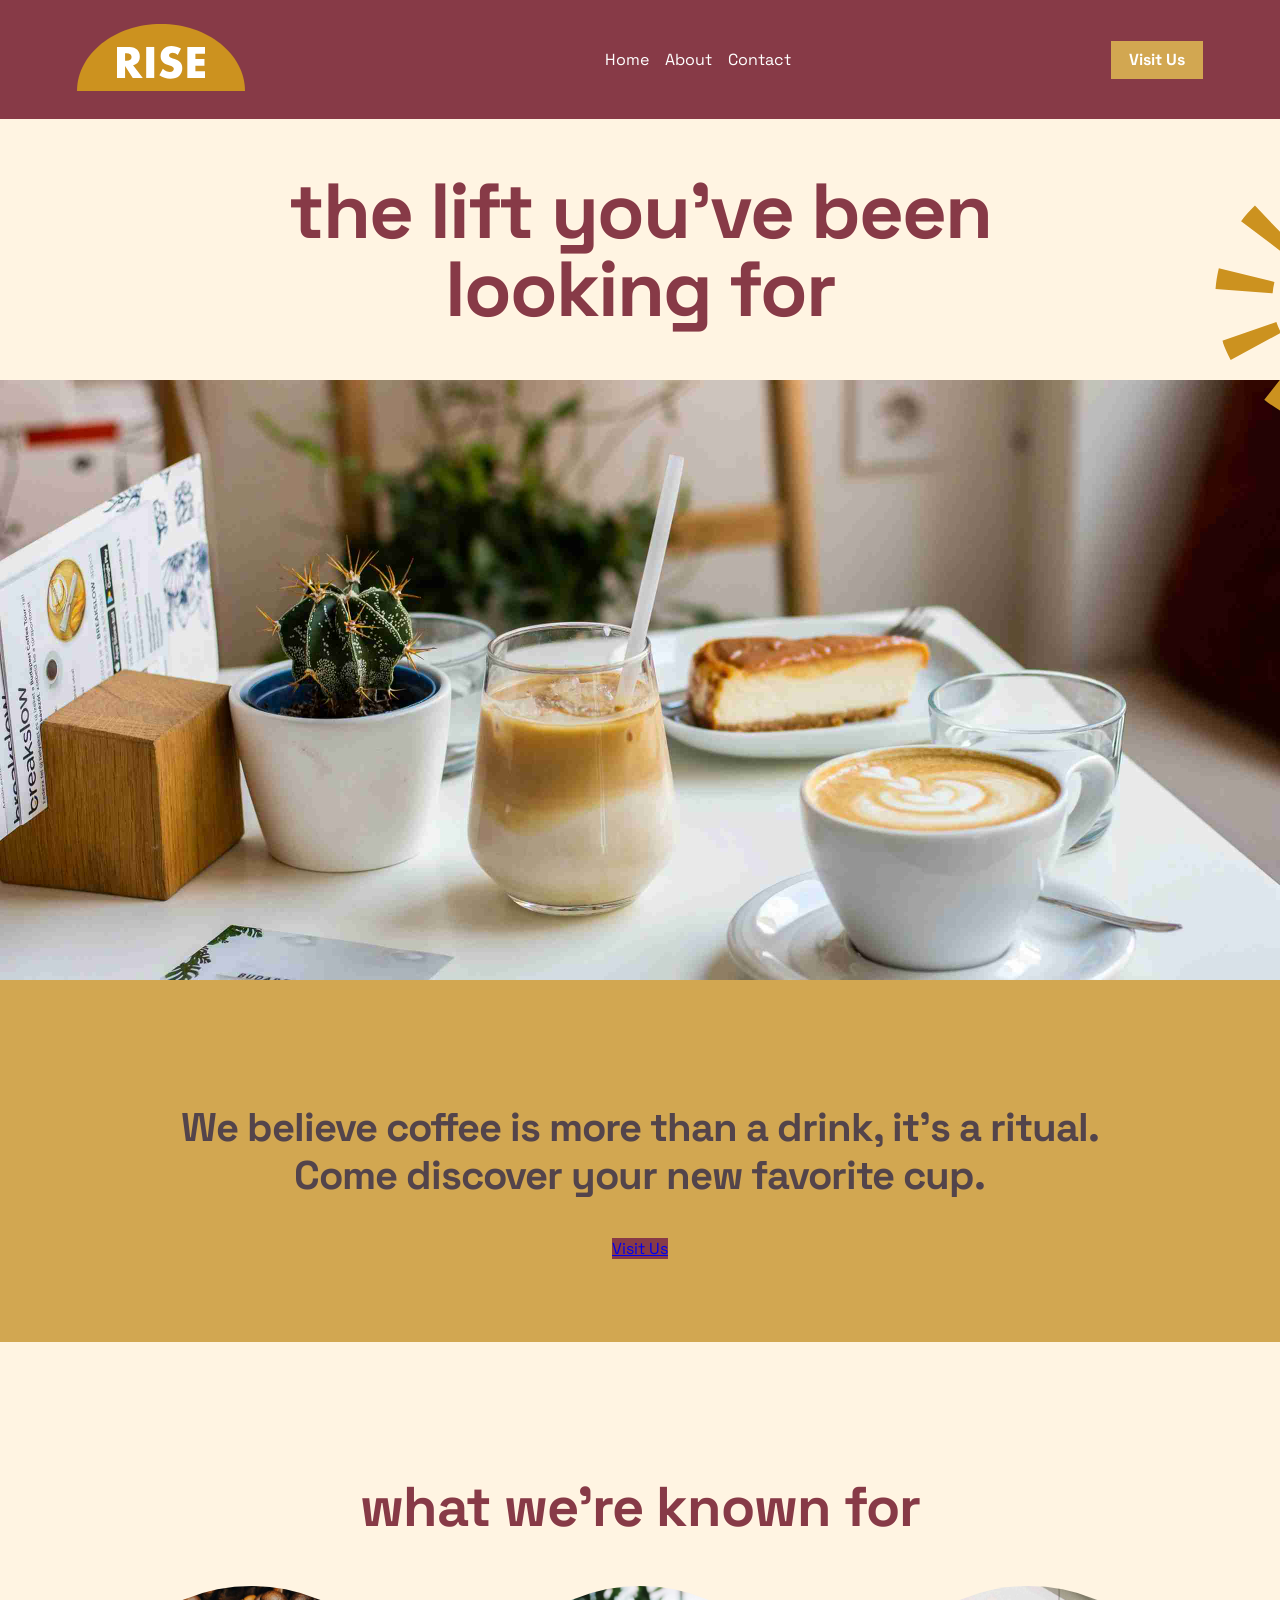
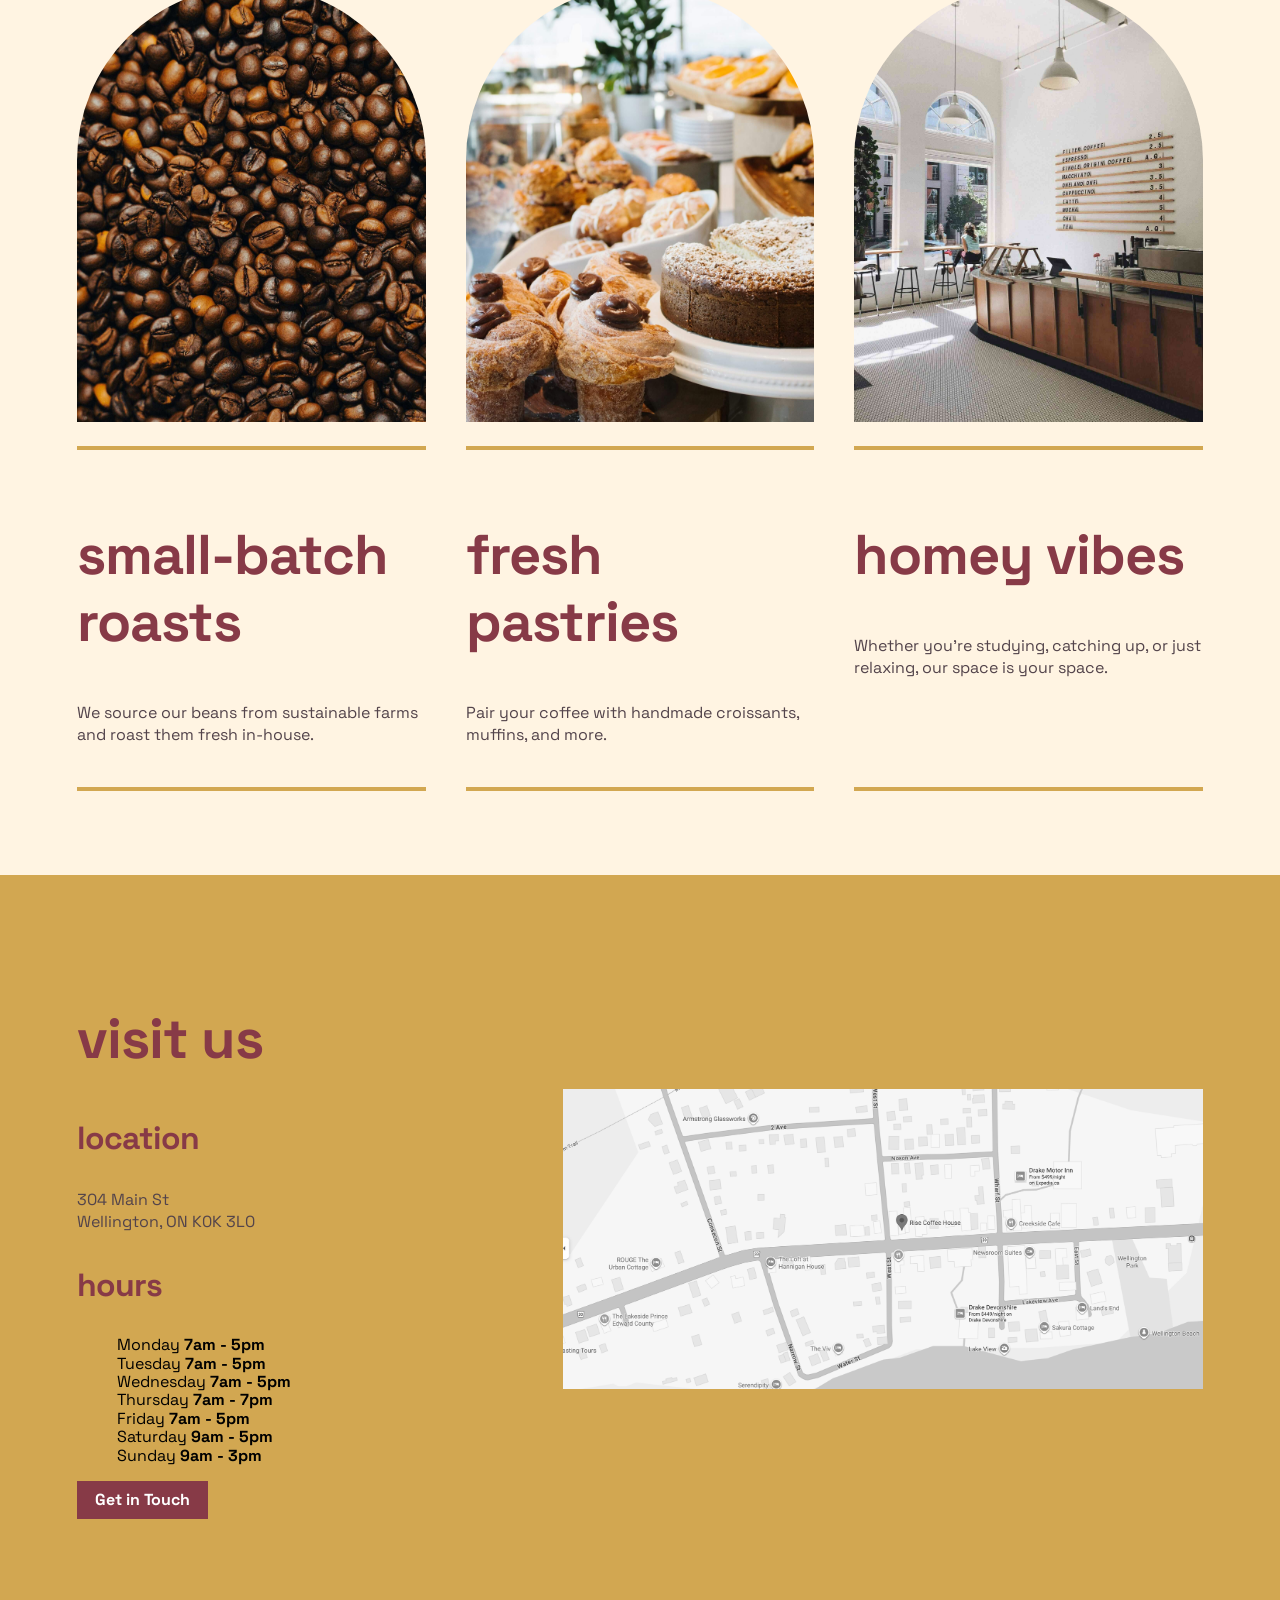
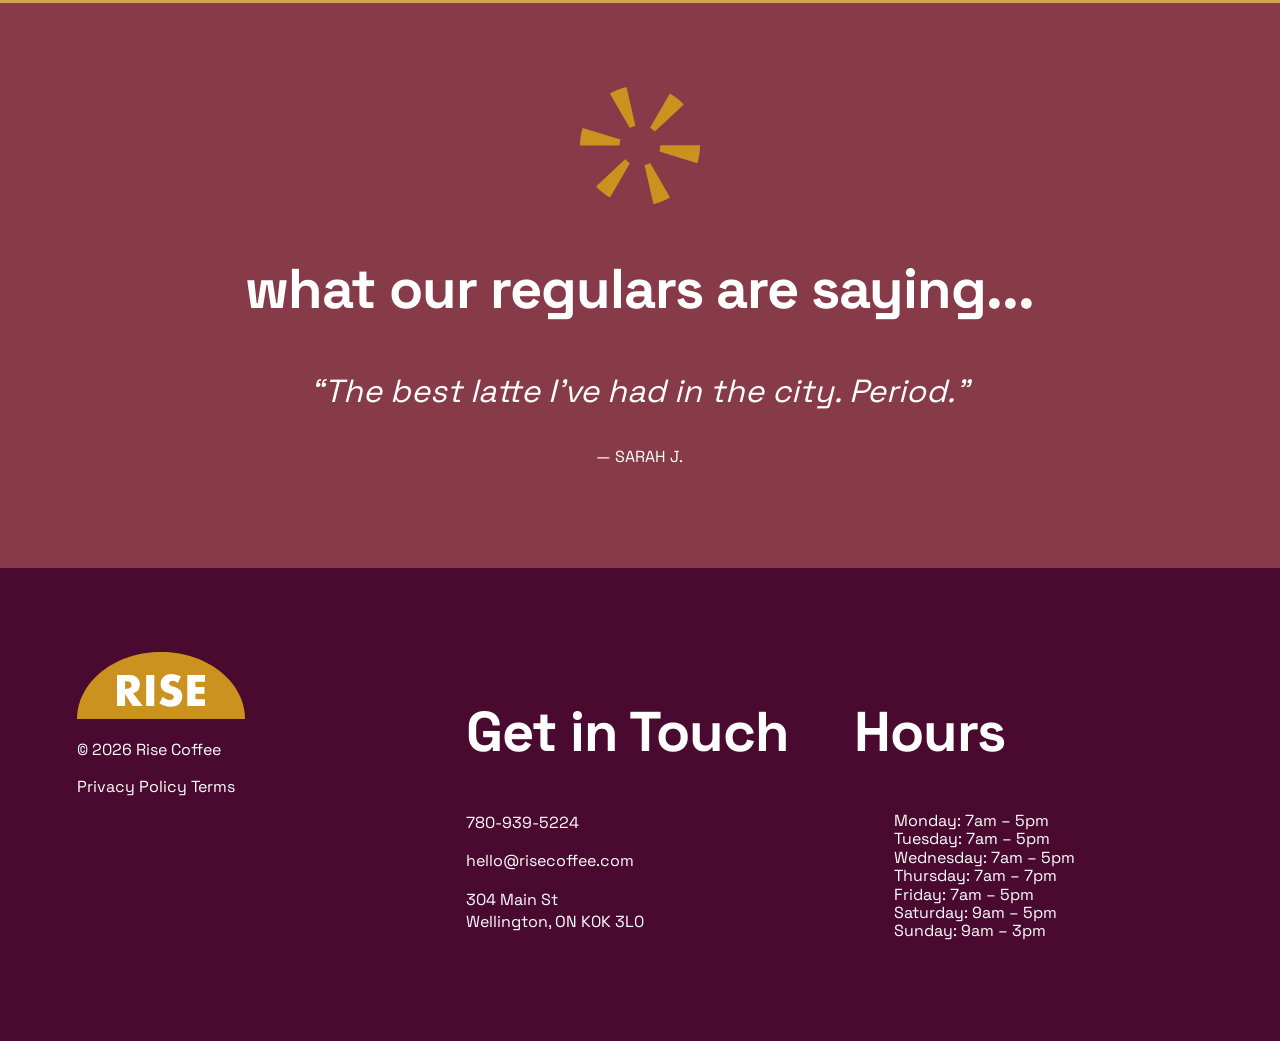
==== index.html @ a0b9fe4c "fixed some styling" ====
<!DOCTYPE html>
<html>
<head><!-- The head is a container for information ABOUT the page.
           Nothing in here appears on the page. The browser reads it, the visitor never sees it. -->

	<!-- Which character set to use. Leave this out and apostrophes turn into garbage. -->
	<meta charset="utf-8">
	<!-- Tells a phone to use its real width instead of pretending to be a desktop. -->
	<meta name="viewport" content="width=device-width, initial-scale=1">
	<!-- The browser tab text, and what Google shows in search results. Not a heading on the page. -->
	<title>Rise Coffee</title>

	<!-- STYLES: normalize first, then layout, then style.
	     General to specific. When two rules clash, the later one wins. -->
	<link rel="stylesheet" href="normalize.css"> <!-- Irons out browser default settings. -->
	<link rel="stylesheet" href="layout.css"> <!-- This controls our structure and layout. -->
	<link rel="stylesheet" href="style.css"> <!-- This is where we style the elements of the page. -->

	<!-- FONTS -->
	<link rel="preconnect" href="https://fonts.googleapis.com">
	<link rel="preconnect" href="https://fonts.gstatic.com" crossorigin>
	<link href="https://fonts.googleapis.com/css2?family=Space+Grotesk:wght@300..700&display=swap" rel="stylesheet">

</head>

<body><!-- The body holds everything the visitor actually SEES. -->

	<!-- HEADER: the strip along the top. It is the same on every page of the site,
	     which is why it lives outside <main>. -->
	<header>
		<!-- LOGO -->
		<a href="index.html"><img src="images/rise-logo.svg" class="logo" alt="rise logo"></a>

		<!-- NAVIGATION: a menu is a LIST of related links, so it is marked up as a ul with li inside.
		     CSS takes the bullets off, but underneath it stays a list, because that is what it is. -->
		<nav>
			<ul>
				<li><a class="nav-link" href="index.html">Home</a></li>
				<li><a class="nav-link" href="about.html">About</a></li>
				<li><a class="nav-link" href="contact.html">Contact</a></li>
			</ul>
		</nav>

		<!-- The # in this href jumps to the element with id="visit" further down THIS page,
		     instead of opening a different page. -->
		<a href="index.html#visit" class="button nav-visit">Visit Us</a>

		<div class="hamburger">
			<div class="hamburger-bar"></div>
			<div class="hamburger-bar"></div>
			<div class="hamburger-bar"></div>
		</div>
	</header>

	<!-- MAIN: everything between the header and the footer. This is the part that is
	     actually THIS page. One <main> per page. -->
	<main>

		<!-- SECTION: one horizontal band of the page. Look at the mockup: every time the background colour changes, a new section starts. This page has five.

		     From here on, every section has the same four levels:
		         section  →  container  →  row  →  col
		     The section is the band. The container holds the width. The row makes its
		     children sit side by side. The columns are the things sitting side by side. -->

		<!-- HERO SECTION: the first thing a visitor sees.
		     One wide column, centred. 8 out of 12, pushed to the middle by row-justify-center. -->
		<section class="">
			<div class="container-full">
				<div class="row row-justify-center">
					<!-- DIV: a plain box with no meaning. The class is what gives it a job. -->
					<div class="col col-lg-8 col-md-12 col-sm-12 text-center">
						<!-- h1 is the most important heading on the page. Only ever one per page. -->
						<h1>the lift you’ve been looking for</h1>
					</div>
				</div><!-- row ends -->
				<div class="row">
					<div class="col col-lg-12">
						<!-- img has no closing tag. An image is a thing, not a container, so there is nothing to wrap around and nothing to close.	img-full makes it fill its column. Every image needs alt text. -->
						<div class="hero-img">
							<!-- Empty div because div background is set as the image-->
							<img src="images/rise-icon-1.svg" class="hero-icon" alt="">
						</div>
					</div>
				</div><!-- row ends -->

			</div><!-- container ends -->
		</section>


		<!-- FAVOURITE CUP SECTION: gold band in the mockup.
		     Same shape as the hero. One wide centred column, this time 10 of 12. -->
		<section class="section-padding background-gold position-relative">
			<img src="images/gradient-1.png" class="gradient-1" alt="">
			<div class="container z-index-2">
				<div class="row row-justify-center">
					<div class="col col-lg-10 text-center">
						<p class="paragraph-large">We believe coffee is more than a drink, it’s a ritual. Come discover your new favorite cup.</p>
						<a class="button-secondary" href="#visit">Visit Us</a>
					</div>
				</div><!-- row ends -->

			</div><!-- container ends -->
		</section>


		<!-- KNOWN FOR SECTION: the three cards.
		     Look at columns 1, 2 and 3 below. They are the SAME block written three times with different words. Write one, get it right, then copy it.

		     Two rows here: a full-width heading, then three equal columns.
		     Three columns of 4 add up to 12. They always add up to 12. -->
		<section class="section-padding">
			<div class="container">

				<!-- ROW -->
				<div class="row">
					<div class="col col-lg-12">
						<h2 class="text-center">what we’re known for</h2>
					</div>
				</div><!-- row ends -->

				<!-- ROW -->
				<div class="row">

					<!-- COLUMN 1 -->
					<div class="col col-lg-4 col-md-6 col-sm-12">
						<div class="card">
							<div class="card-img-wrap"> 
								<img src="images/rise-coffee-4.jpg" class="card-img" alt="Roasted coffee beans">
							</div>
							<div class="card-border">
								<h2>small-batch roasts</h2>
								<p>We source our beans from sustainable farms and roast them fresh in-house.</p>
							</div>
						</div>
					</div>

					<!-- COLUMN 2 -->
					<div class="col col-lg-4 col-md-6 col-sm-12">
						<div class="card">
							<div class="card-img-wrap">
								<img src="images/rise-coffee-5.jpg" class="card-img" alt="A tray of fresh pastries">
							</div>
							<div class="card-border">
								<h2>fresh pastries</h2>
								<p>Pair your coffee with handmade croissants, muffins, and more.</p>
							</div>
						</div>
					</div>

					<!-- COLUMN 3 -->
					<div class="col col-lg-4 col-md-6 col-sm-12">
						<div class="card">
							<div class="card-img-wrap">
								<img src="images/rise-coffee-2.jpg" class="card-img" alt="The cafe seating area">
							</div>
							<div class="card-border">
								<h2>homey vibes</h2>
								<p>Whether you’re studying, catching up, or just relaxing, our space is your space.</p>
							</div>
						</div>
					</div>

				</div><!-- row ends -->

			</div><!-- container ends -->
		</section>


		<!-- VISIT US SECTION. The id="visit" is what the Visit Us buttons jump to.
		     An id can only be used once per page. A class can be used as often as you like.

		     Two UNEQUAL columns this time: 5 and 7. Still adds up to 12.
		     row-align-center lines them up vertically in the middle of each other. -->
		<section id="visit" class="section-padding background-gold">
			<div class="container">

				<!-- ROW -->
				<div class="row row-align-center">

					<!-- COLUMN 1: the details -->
					<div class="col col-lg-5 col-md-12 col-sm-12">
						<h2>visit us</h2>
						<div> <!-- Container for location text-->
							<h3>location</h3>
							<p>304 Main St<br>Wellington, ON K0K 3L0</p>
						</div>
						<div> <!-- Container for hours text-->
							<h3>hours</h3>		
							<!-- Opening hours are a list of related items, so: another ul.
							 Same two tags as the navigation, doing a completely different job. -->
							<ul>
								<li>Monday <strong>7am - 5pm</strong></li>
								<li>Tuesday <strong>7am - 5pm</strong></li>
								<li>Wednesday <strong>7am - 5pm</strong></li>
								<li>Thursday <strong>7am - 7pm</strong></li>
								<li>Friday <strong>7am - 5pm</strong></li>
								<li>Saturday <strong>9am - 5pm</strong></li>
								<li>Sunday <strong>9am - 3pm</strong></li>
							</ul>
						</div>
					<a href="contact.html" class="button button-secondary">Get in Touch</a>
					</div>

					<!-- COLUMN 2: the map -->
					<div class="col col-lg-7 col-md-12 col-sm-12">
						<img src="images/map.png" class="img-full" alt="Map showing the location of Rise Coffee">
					</div>

				</div><!-- row ends -->

			</div><!-- container ends -->
		</section>


		<!-- TESTIMONIALS SECTION: maroon band in the mockup.
		     text-white goes on EACH element that needs it, not on the section.
		     A colour inherited from a parent loses to a rule that targets the element directly, and h2 already has a colour of its own. -->
		<section class="section-padding background-maroon-light">
			<div class="container">

				<!-- ROW -->
				<div class="row row-justify-center">
					<div class="col col-lg-12 col-md-12 text-center">
						<!-- Decorative image, so alt is empty. A screen reader skips it. -->
						<img src="images/rise-icon-2.svg" class="footer-rise-icon" alt="">
						<h2 class="text-white">what our regulars are saying...</h2>
						<p class="text-white customer-review">“The best latte I’ve had in the city. Period.”</p>
						<p class="text-white customer-name">— SARAH J.</p>
					</div>
				</div><!-- row ends -->

			</div><!-- container ends -->
		</section>

	</main>


	<!-- FOOTER: three equal columns. Same shape as the known for section,
	     4 + 4 + 4 = 12. The footer sits outside <main> because it repeats
	     on every page, exactly like the header. -->
	<footer class="section-padding background-maroon">
		<div class="container">

			<!-- ROW -->
			<div class="row">

				<!-- COLUMN 1 -->
				<div class="col col-lg-4 col-md-6 col-sm-12">
					<a href="index.html"><img src="images/rise-logo.svg" class="logo" alt="rise logo"></a>
					<p class="text-white">© 2026 Rise Coffee</p>
					<a href="#" class="nav-link">Privacy Policy</a>
					<a href="#" class="nav-link">Terms</a>
				</div>

				<!-- COLUMN 2 -->
				<div class="col col-lg-4 col-md-6 col-sm-12">
					<h2 class="text-white">Get in Touch</h2>
					<p class="text-white">780-939-5224</p>
					<p class="text-white">hello@risecoffee.com</p>
					<p class="text-white">304 Main St<br>Wellington, ON  K0K 3L0</p>
				</div>

				<!-- COLUMN 3 -->
				<div class="col col-lg-4 col-md-6 col-sm-12">
					<h2 class="text-white">Hours</h2>
					<ul>
						<li class="text-white">Monday: 7am – 5pm</li>
						<li class="text-white">Tuesday: 7am – 5pm</li>
						<li class="text-white">Wednesday: 7am – 5pm</li>
						<li class="text-white">Thursday: 7am – 7pm</li>
						<li class="text-white">Friday: 7am – 5pm</li>
						<li class="text-white">Saturday: 9am – 5pm</li>
						<li class="text-white">Sunday: 9am – 3pm</li>
					</ul>
				</div>

			</div><!-- row ends -->

		</div><!-- container ends -->
	</footer>

</body>
</html>
---- layout.css ----
/* CONTAINER */
.container
{
    display: block;
    width: 88%; /* Keeps content off the edges*/
    max-width: 1400px; /* stops lines getting too long to read*/
    margin: 0 auto; /* centres the box */
}

.container-full
{
    display: block;
    width: 100%;
    overflow: hidden;
}


/* ROW */
.row
{
    display: flex;
    flex-wrap: wrap;
    align-items: stretch;
    margin: 0px -20px;

}

.row-justify-center /* justify is left to right */
{
    justify-content: center;
}

.row-justify-end
{
    justify-content: flex-end;
}

.row-justify-between
{
    justify-content: space-between;
}

 
.row-align-end /* align is up and down */
{
    align-items: flex-end;
}

.row-align-center
{
    align-items:center; 
}



/* COLUMNS */
.col
{
    flex-grow:1; /* take an equal share of what is left */
    flex-shrink: 1;
    flex-basis: 0%; /* means start at nothing */
    padding: 0px 20px;
}

.col-lg-1
{
    max-width: 8.33%;
}

.col-lg-2
{
    max-width: 16.67%;
}

.col-lg-3
{
    max-width: 25%;
}

.col-lg-4
{
    max-width: 33.33%;
}

.col-lg-5
{
    max-width: 41.67%;
}

.col-lg-6
{
    max-width: 50%;
}

.col-lg-7
{
    max-width: 58.33%;
}

.col-lg-8
{
    max-width: 66.67%;
}

.col-lg-9
{
    max-width: 75%;
}

.col-lg-10
{
    max-width: 83.33%;
}

.col-lg-11
{
    max-width: 91.67%;
}

.col-lg-12
{
    max-width: 100%;
}



/* UTILITIES */
.section-padding
{
    padding: 84px 0px;
}

.text-center 
{
    text-align: center;
}

.text-right
{
    text-align: right;   
}

.text-left
{
    text-align: left;
}

.img-full
{
    display: block;
    width: 100%;
}

#rise-icon
{
    width: 120px;
}


/* MEDIA QUERY */
@media screen and (max-width: 768px) and (min-width: 481px) { /* For tablets */

	.col-md-1  { flex-basis: 8.33%;   max-width: 8.33%; }
	.col-md-2  { flex-basis: 16.67%;  max-width: 16.67%; }
	.col-md-3  { flex-basis: 25.00%;  max-width: 25.00%; }
	.col-md-4  { flex-basis: 33.33%;  max-width: 33.33%; }
	.col-md-5  { flex-basis: 41.67%;  max-width: 41.67%; }
	.col-md-6  { flex-basis: 50.00%;  max-width: 50.00%; }
	.col-md-7  { flex-basis: 58.33%;  max-width: 58.33%; }
	.col-md-8  { flex-basis: 66.67%;  max-width: 66.67%; }
	.col-md-9  { flex-basis: 75.00%;  max-width: 75.00%; }
	.col-md-10 { flex-basis: 83.33%;  max-width: 83.33%; }
	.col-md-11 { flex-basis: 91.67%;  max-width: 91.67%; }
	.col-md-12 { flex-basis: 100%;    max-width: 100%; }

}


@media screen and (max-width: 480px) { /* For smart phones */

	.col-sm-1  { flex-basis: 8.33%;   max-width: 8.33%; }
	.col-sm-2  { flex-basis: 16.67%;  max-width: 16.67%; }
	.col-sm-3  { flex-basis: 25.00%;  max-width: 25.00%; }
	.col-sm-4  { flex-basis: 33.33%;  max-width: 33.33%; }
	.col-sm-5  { flex-basis: 41.67%;  max-width: 41.67%; }
	.col-sm-6  { flex-basis: 50.00%;  max-width: 50.00%; }
	.col-sm-7  { flex-basis: 58.33%;  max-width: 58.33%; }
	.col-sm-8  { flex-basis: 66.67%;  max-width: 66.67%; }
	.col-sm-9  { flex-basis: 75.00%;  max-width: 75.00%; }
	.col-sm-10 { flex-basis: 83.33%;  max-width: 83.33%; }
	.col-sm-11 { flex-basis: 91.67%;  max-width: 91.67%; }
	.col-sm-12 { flex-basis: 100%;    max-width: 100%; }

}
---- style.css ----
/*GLOBAL STYLES*/
html
{
    box-sizing: border-box;
}

*,*:before, *:after
{
    box-sizing: inherit;
}

body
{
    font-family:"Space Grotesk", sans-serif;
    color: #53444b;
    background-color:#FFF4E2;
}

header 
{
     background-color: #873A47;
     padding: 24px 6%;
     display: flex; /* Children sit side by side instead of stacking*/
     align-items: center; /* Logo and links line through their middles, not their tops*/
     justify-content: space-between; /* First child hard left, last child hard right, the gap shared put between*/
}

.hamburger
{
    display: none; /*hidden everywhere for nore, media queries turn it back on*/
    width: 32px; /* stacks three bars vertically */
    height: 24px;
    flex-direction: column;
    justify-content: space-between; 
}

.hamburger-bar
{
    width: 100%;
    height: 4px;
    background-color: #FFFFFF;
    border-radius: 2px;
}

.logo
{
    width: 168px;
}

#visit-us
{
    background-color:#D2A751;
}

footer li
{
    list-style: none;
}

/* BACKGROUND */
.background-gold
{
    background-color: #d2a751;
}

.background-maroon-light
{
    background-color: #873A47;
}

.background-beige
{
    background-color:#FFF4E2;
}

.background-maroon
{
    background-color: #4A0A30;
}

/* FONTS */
h1
{
    font-size:78px;
    line-height:100%;
    font-weight:700;
    letter-spacing: -2px;
    color:#873A47;
}

h2
{
    font-size:56px;
    line-height:120%;
    font-weight:700;
    letter-spacing: -1px;
    color:#873A47;
}

h3
{
    font-size:32px;
    line-height:120%;
    font-weight:700;
    letter-spacing: -1px;
    color:#873A47;
}

p
{
    font-size: 16px ;
    line-height:140%;
    font-weight:400;
    color: #53444b;
    /*font-style:normal;*/
}

nav li /* Targest list items in navigation */
{
    list-style: none;
    padding-left: 0;
}

nav ul
{
    display: flex;
    justify-content: center;
    gap: 16px;
    
}
.nav-link
{
    color: #ffffff;
    text-decoration: none;
}

.paragraph-large
{
    font-size: 40px;
    line-height: 120%;
    font-weight: 700;
    color: #53444B;
    letter-spacing: -1px;
}

#visit li
{
    list-style: none;
    color: black;
    padding-left: 0;
}

.customer-review
{
    font-style: italic;
    font-size: 32px;
    
}

.customer-name
{
    font-style: bold;

}

.text-white
{
    color:#ffffff;
}


/* BUTTONS */
.button
{
    background-color:#D2A751;
    color:white;
    display:inline-block;
    padding: 10px 18px;
    text-decoration:none;
    font-weight:bold;

}

.button:hover
{
    background-color:#E6C27A;
}

.button-secondary
{
    background-color: #873A47;
}

.button-secondary:hover
{
    background-color: #4a0E30;
}

/* DETAILS */
.gold-bottom-border
{
    border-bottom: 4px solid #d2a751;

}

/* IMAGES */

.card-img-wrap
{
    width: 100%;
    aspect-ratio: 4/5; /* width divided by height*/
    border-radius: 200px 200px 0px 0px; /* clock wise order starting from top left, then top right etc.This rounds the top two corner. */
    overflow: hidden; /* hides the overflow */
}

.card-img
{
    width: 100%;
    height: 100%;
    object-fit: cover; /* cover: fill its and crops excess */
}

.card
{
    display: flex;
    flex-direction:column;
    height: 100%;
    gap: 24px; /* adds gap between elements inside this div*/
}

.card-border
{
    border-top: solid 4px #D2A751;
    border-bottom: solid 4px #D2A751;
    padding: 24px 0;
    flex-grow: 1;
}

.hero-img
{
    position: relative;
    background-image: url(images/rise-coffee-1.jpg);
    background-size: cover;
    background-repeat: no-repeat;
    height:600px;
}


#about-hero-img
{
    aspect-ratio: 16/9;
    background-image: url(images/rise-coffee-2.jpg);
    object-fit: cover;
    background-position: 50% 75%;

}

.hero-icon
{
    position:absolute;
    width:20%;
    top: -35%;
    right: -15%;
    transform:rotate(-12deg);
    
}

#about-hero-icon
{
    width: 30%;
    top: 72%;
    right: 77%;
    transform: rotate(0deg);

}

.gradient-1
{
    width:100%;
    position: absolute;
    bottom:0;
    left: 0;
    z-index: -1;
}

.gradient-2
{
    z-index: 1;
}

.z-index-1
{
    position: relative;
    z-index: 1;
}
.z-index-2
{
    position: relative;
    z-index:2;
}

.position-relative
{
    position:relative;
    overflow:hidden;
}



/* ICONS */
.icon-center
{
    position: relative;
    left: 172px;
}

.customer-review-icon
{
    position: relative;
    width: 10%; 
    right: -43%;
}

.footer-rise-icon
{
    width: 120px;
}

/* Contact form */
.contact-form
{
    /*
    display - grid turns it on
    grid-template-column says how many columsn and how wide each one is 
    fr divies the leftover space, px would not. 
    */
    display: grid;
    grid-template-columns: 1fr 1fr; 
    gap: 24px;
}

.input-text, .input-message
{
    width: 100%;
    padding: 12px;
    border: none;
}

#Message
{
    resize:none;
    height: 200px;
}

.field-wide
{
    grid-column: 1/3; /* column from line 1 to 3 */
}

.hours-list
{
    list-style:none;
    color: #53444b;
}

@media screen and (max-width: 768px) and (min-width: 481px)
{
    nav {display: none;}
    .nav-visit {display: none;}
    .hamburger {display: flex;}    
    h1 {font-size: 56px;}
    h2 {font-size: 40px;}
    h3 {font-size: 28px;}
    .paragraph-large {font-size: 30px;}
    .section-padding {padding: 56px 0;}

}

@media screen and (max-width: 480px)
{
    header {padding: 16px 6%;}
    .logo {width: 104px;}
    nav {display: none;}
    .nav-visit {display: none;}
    .hamburger {display: flex;}

    .contact form {grid-template-columns: 1fr;}
    .field-wide {grid-column: 1/2;}
    .form-submit {grid-column: 1/2;}
    h1 {font-size: 40px;}
    h2 {font-size: 32px;}
    h3 {font-size: 24px;}
    .paragraph-large {font-size: 24px;}
    .section-padding {padding: 40px 0;}

    .detail-row {flex-direction: column;}
    .info-grid {grid-template-columns: 1fr;}
}
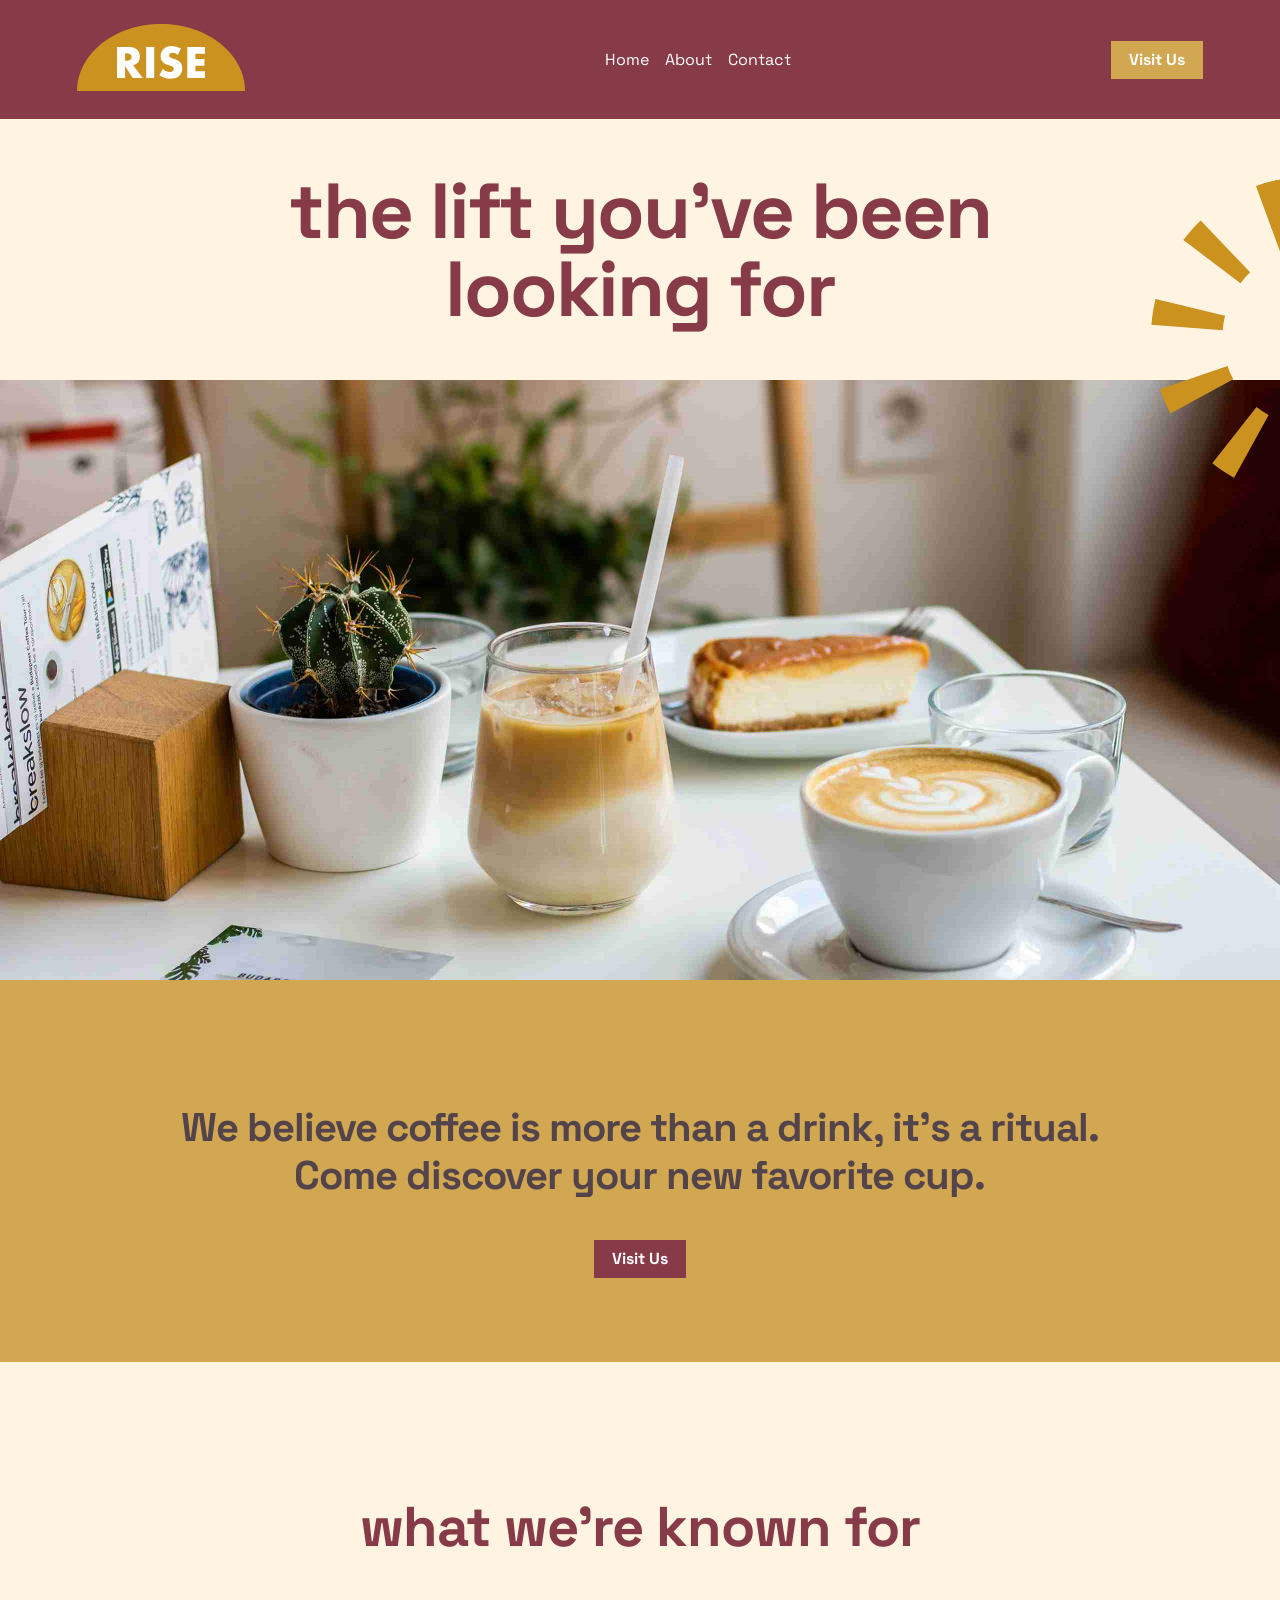
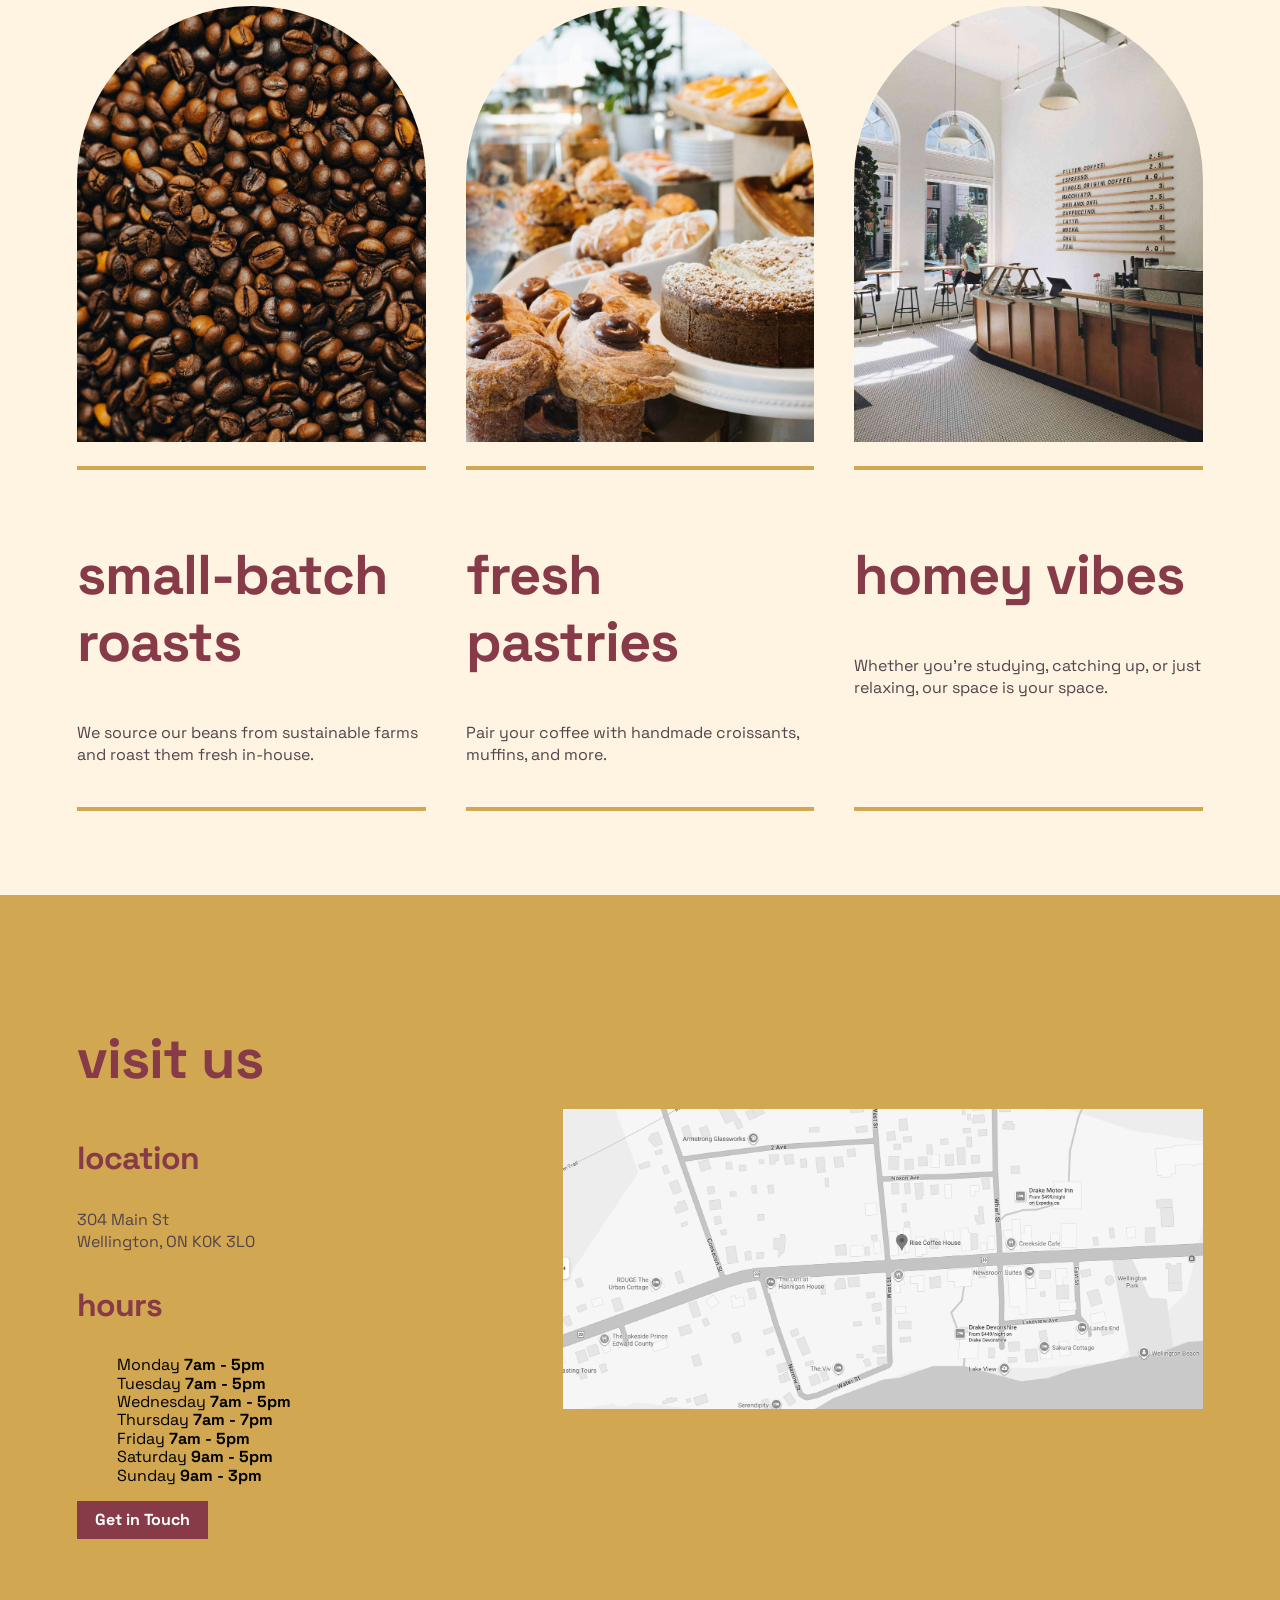
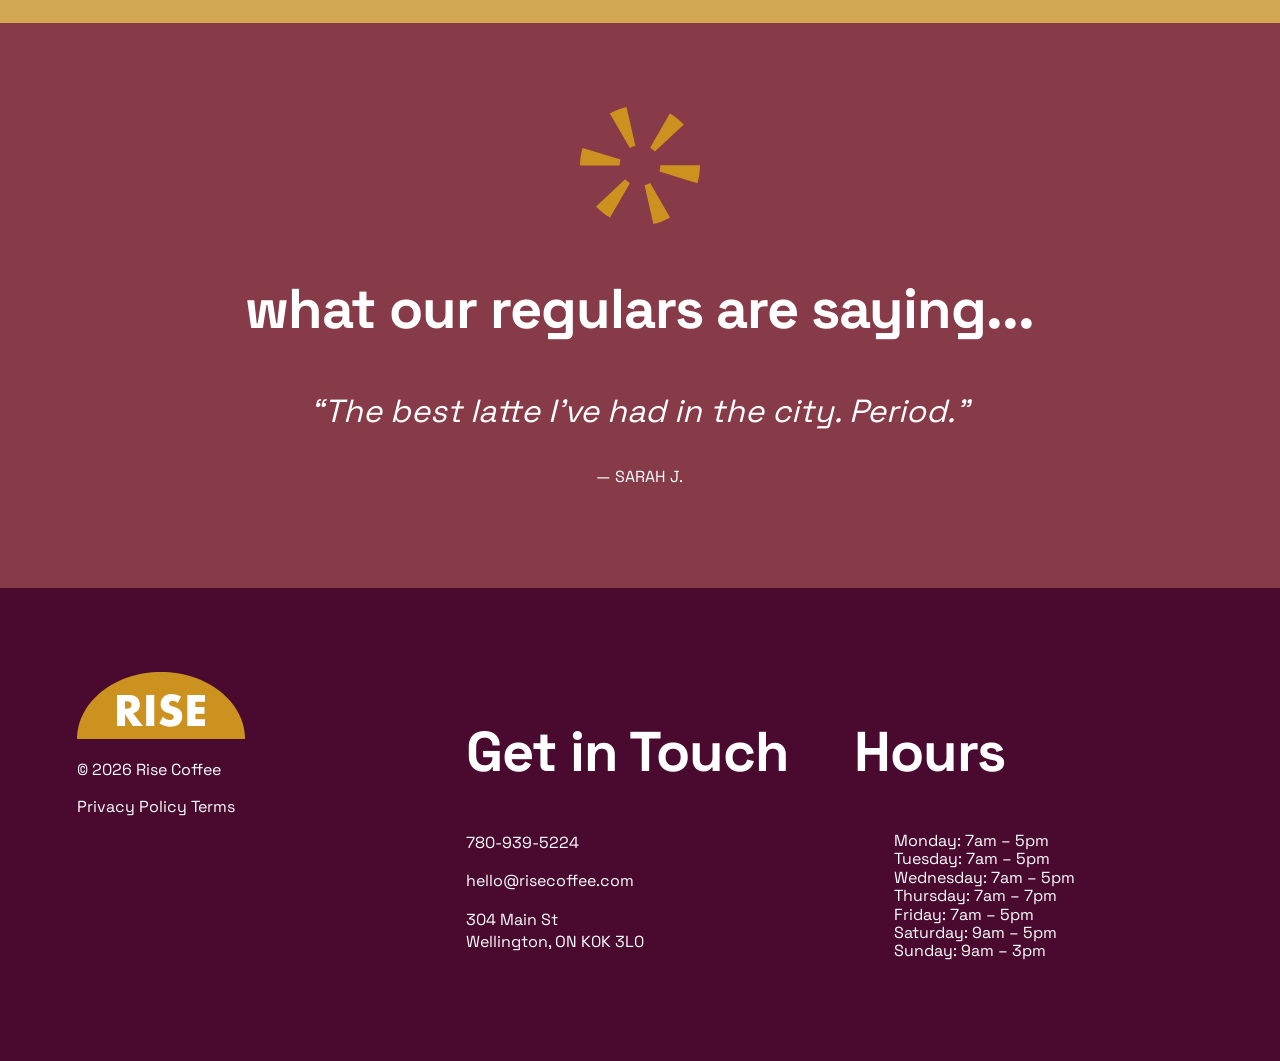
==== commit 53508360: "fixed header" ====
--- a/index.html
+++ b/index.html
@@ -96,7 +96,7 @@
 				<div class="row row-justify-center">
 					<div class="col col-lg-10 text-center">
 						<p class="paragraph-large">We believe coffee is more than a drink, it’s a ritual. Come discover your new favorite cup.</p>
-						<a class="button-secondary" href="#visit">Visit Us</a>
+						<a class="button button-secondary" href="#visit">Visit Us</a>
 					</div>
 				</div><!-- row ends -->
 
@@ -181,11 +181,15 @@
 					<!-- COLUMN 1: the details -->
 					<div class="col col-lg-5 col-md-12 col-sm-12">
 						<h2>visit us</h2>
-						<div> <!-- Container for location text-->
+						
+						 <!-- Container for location text-->
+						<div>
 							<h3>location</h3>
 							<p>304 Main St<br>Wellington, ON K0K 3L0</p>
 						</div>
-						<div> <!-- Container for hours text-->
+
+						<!-- Container for hours text-->	
+						<div> 
 							<h3>hours</h3>		
 							<!-- Opening hours are a list of related items, so: another ul.
 							 Same two tags as the navigation, doing a completely different job. -->
--- a/style.css
+++ b/style.css
@@ -258,8 +258,8 @@
 .hero-icon
 {
     position:absolute;
-    width:20%;
-    top: -35%;
+    width: 25%;
+    top: -34%;
     right: -15%;
     transform:rotate(-12deg);
     
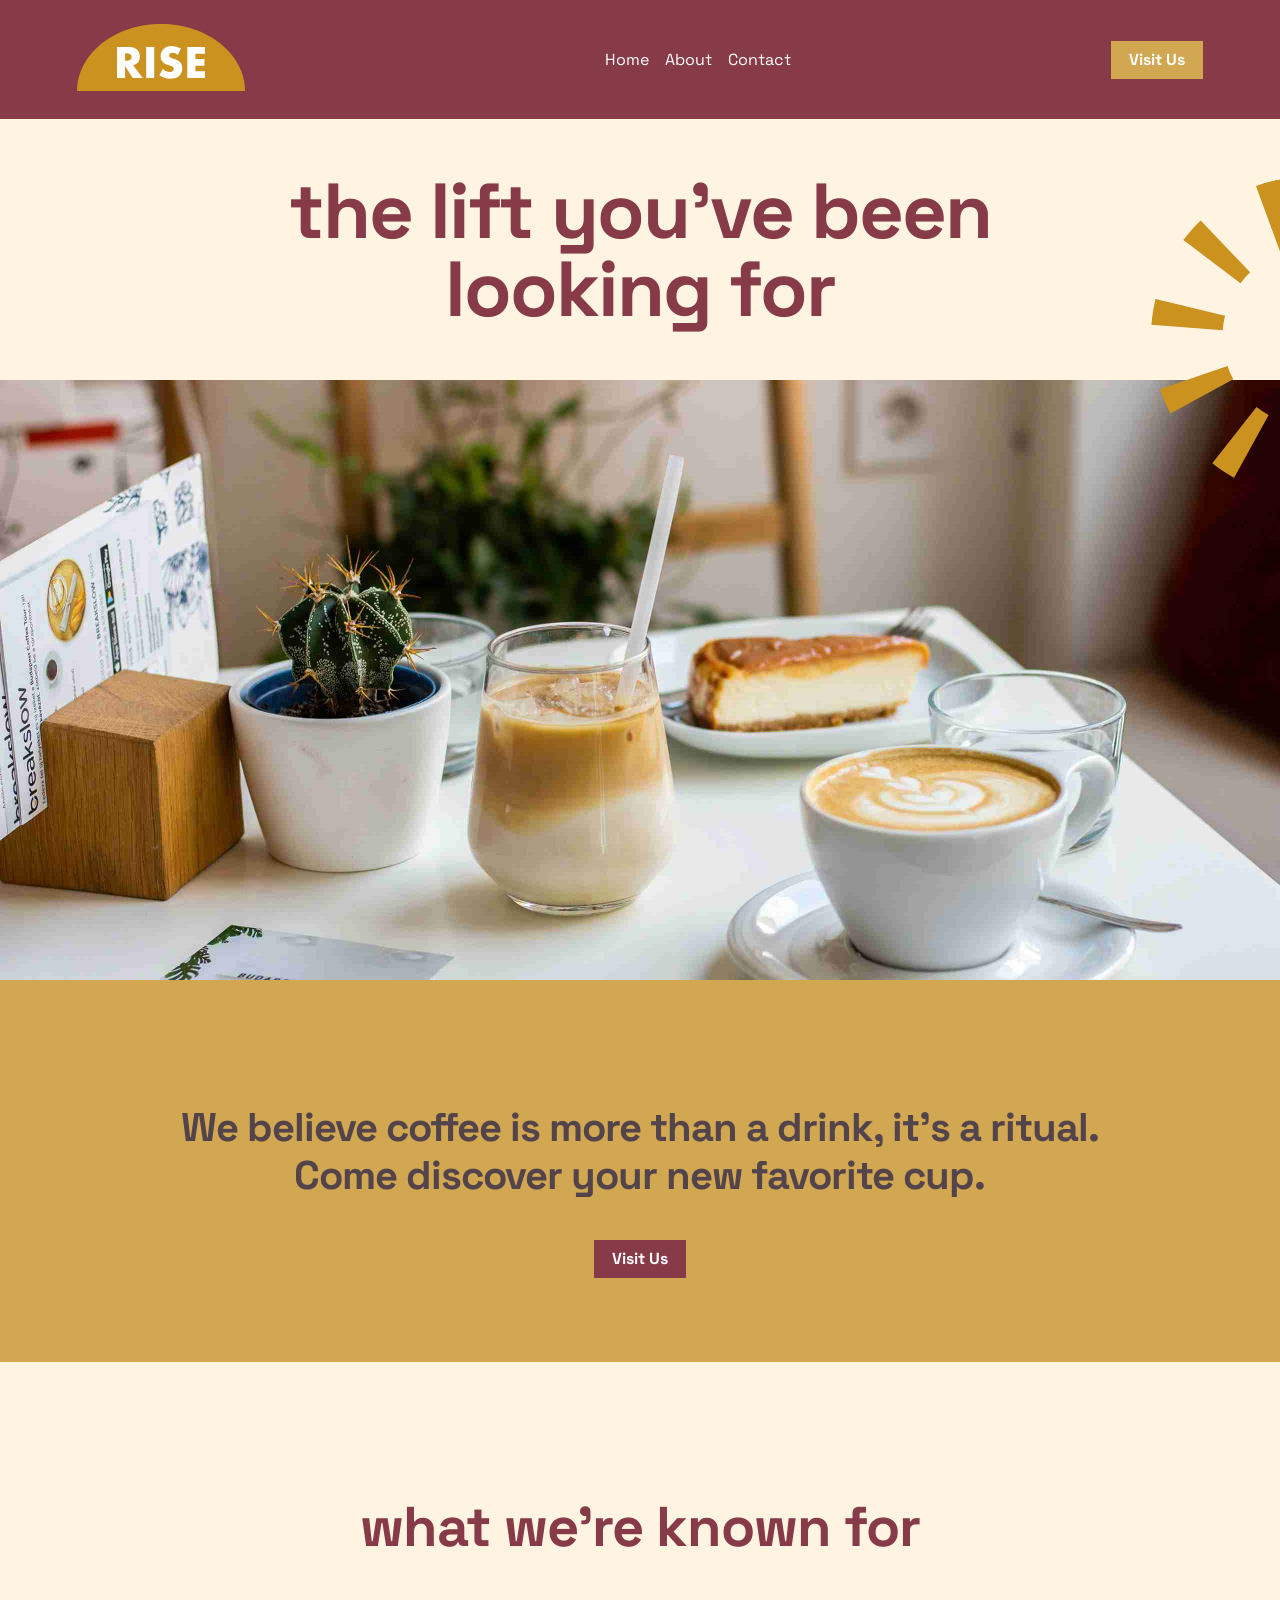
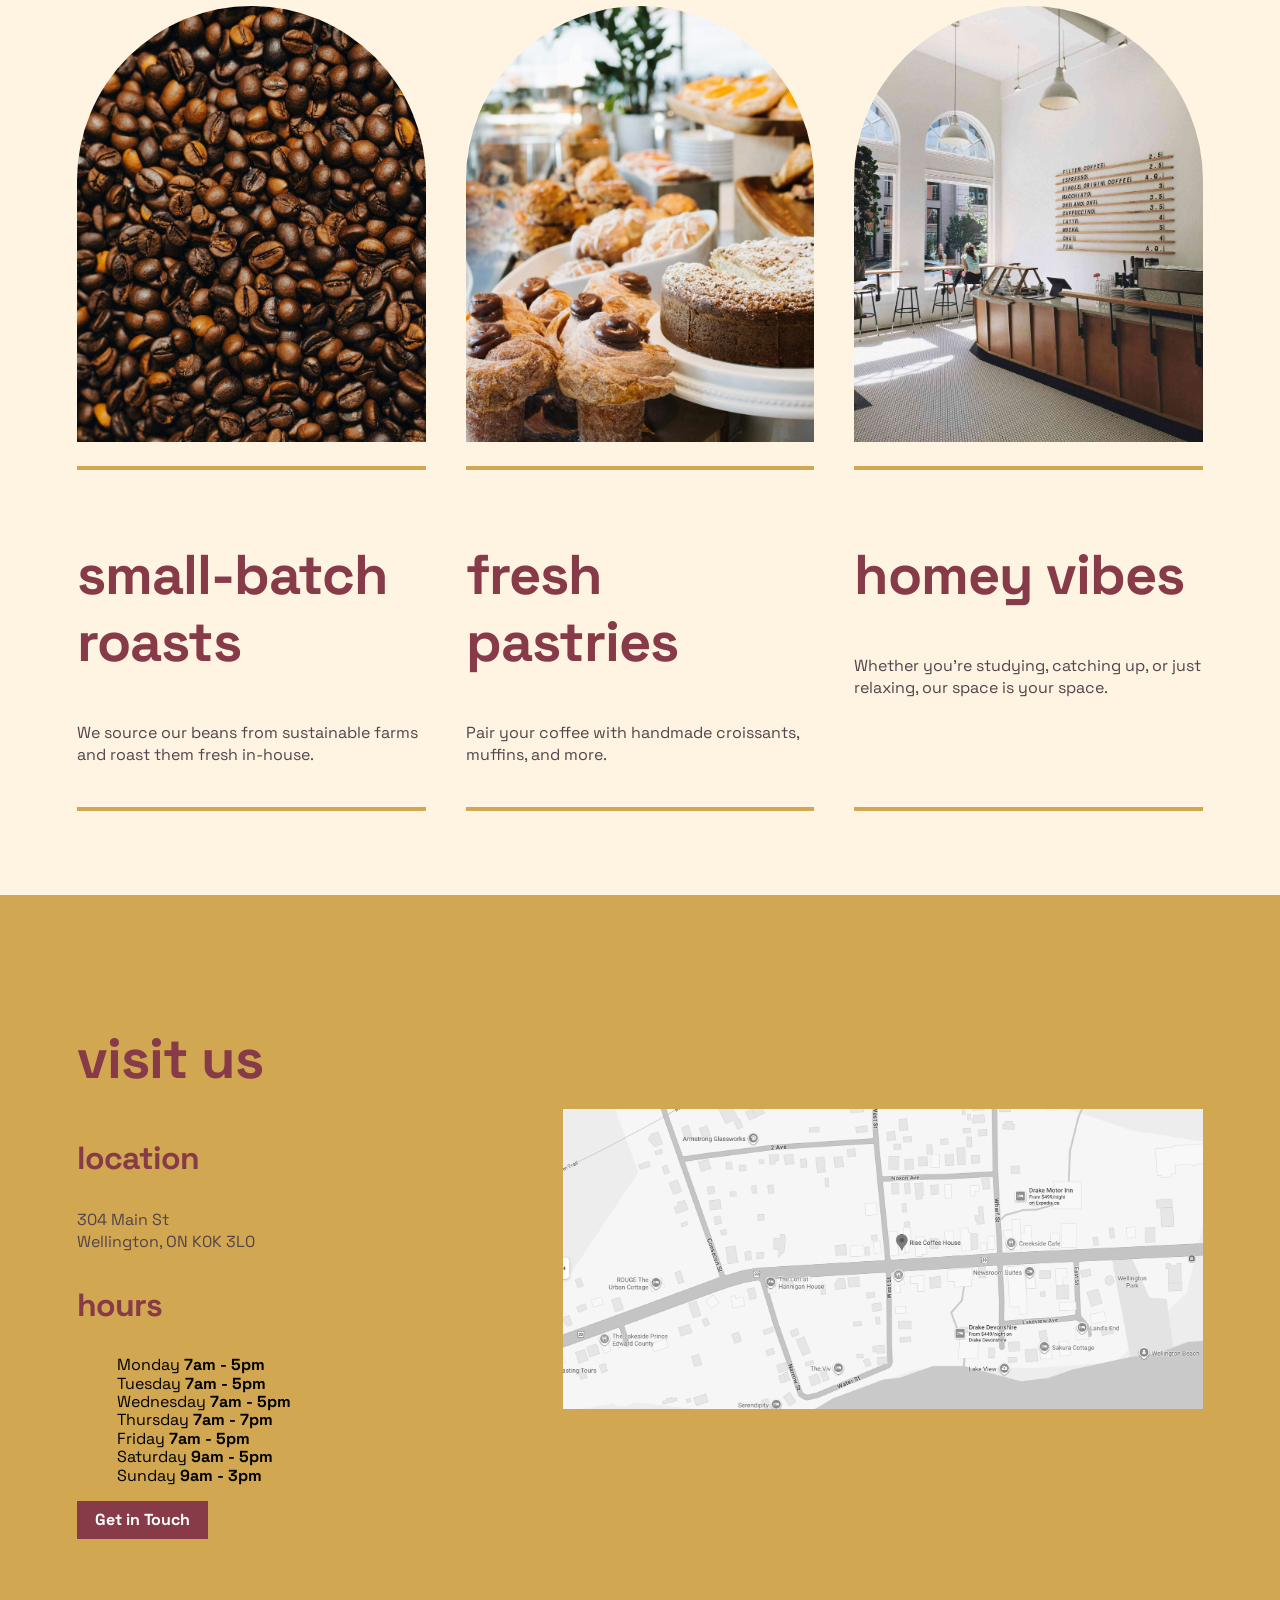
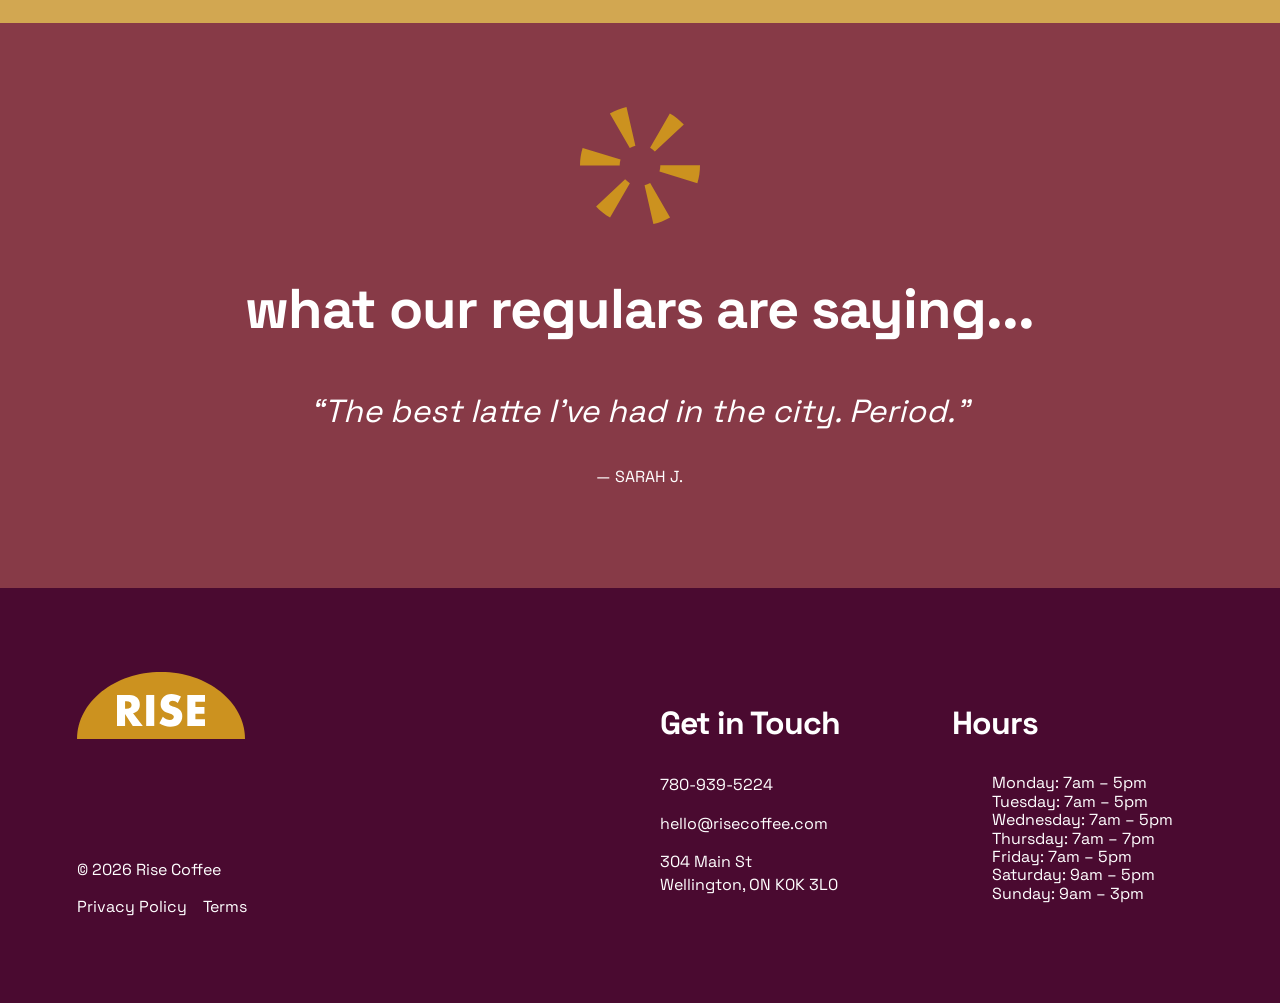
==== commit 819d4659: "fixed about us values section" ====
--- a/index.html
+++ b/index.html
@@ -208,7 +208,7 @@
 
 					<!-- COLUMN 2: the map -->
 					<div class="col col-lg-7 col-md-12 col-sm-12">
-						<img src="images/map.png" class="img-full" alt="Map showing the location of Rise Coffee">
+						<img src="images/map.png" class="img-full map-image" alt="Map showing the location of Rise Coffee">
 					</div>
 
 				</div><!-- row ends -->
@@ -250,24 +250,27 @@
 			<div class="row">
 
 				<!-- COLUMN 1 -->
-				<div class="col col-lg-4 col-md-6 col-sm-12">
+				<div class="col col-lg-6 col-md-6 col-sm-12">
 					<a href="index.html"><img src="images/rise-logo.svg" class="logo" alt="rise logo"></a>
-					<p class="text-white">© 2026 Rise Coffee</p>
-					<a href="#" class="nav-link">Privacy Policy</a>
-					<a href="#" class="nav-link">Terms</a>
+					<div class="footer-copy-right">
+						<p class="text-white footer-details">© 2026 Rise Coffee</p>
+						<a class="nav-link footer-details">Privacy Policy</a>
+						<a class="nav-link footer-details">Terms</a>
+					</div>
+
 				</div>
 
 				<!-- COLUMN 2 -->
-				<div class="col col-lg-4 col-md-6 col-sm-12">
-					<h2 class="text-white">Get in Touch</h2>
+				<div class="col col-lg-3 col-md-6 col-sm-12">
+					<h3 class="text-white">Get in Touch</h3>
 					<p class="text-white">780-939-5224</p>
 					<p class="text-white">hello@risecoffee.com</p>
 					<p class="text-white">304 Main St<br>Wellington, ON  K0K 3L0</p>
 				</div>
 
 				<!-- COLUMN 3 -->
-				<div class="col col-lg-4 col-md-6 col-sm-12">
-					<h2 class="text-white">Hours</h2>
+				<div class="col col-lg-3 col-md-6 col-sm-12">
+					<h3 class="text-white">Hours</h3>
 					<ul>
 						<li class="text-white">Monday: 7am – 5pm</li>
 						<li class="text-white">Tuesday: 7am – 5pm</li>
--- a/layout.css
+++ b/layout.css
@@ -151,6 +151,7 @@
     width: 100%;
 }
 
+
 #rise-icon
 {
     width: 120px;
--- a/style.css
+++ b/style.css
@@ -212,6 +212,10 @@
     border-radius: 200px 200px 0px 0px; /* clock wise order starting from top left, then top right etc.This rounds the top two corner. */
     overflow: hidden; /* hides the overflow */
 }
+.about-card-img-wrap
+{
+    border-radius: 0px;
+}
 
 .card-img
 {
@@ -234,6 +238,11 @@
     border-bottom: solid 4px #D2A751;
     padding: 24px 0;
     flex-grow: 1;
+}
+
+.about-card-border
+{
+    border-top: none;
 }
 
 .hero-img
@@ -246,12 +255,13 @@
 }
 
 
-#about-hero-img
+.about-hero-img
 {
     aspect-ratio: 16/9;
     background-image: url(images/rise-coffee-2.jpg);
     object-fit: cover;
     background-position: 50% 75%;
+    margin-left: 10%;
 
 }
 
@@ -265,11 +275,11 @@
     
 }
 
-#about-hero-icon
-{
-    width: 30%;
-    top: 72%;
-    right: 77%;
+.about-hero-icon
+{
+    width: 400px;
+    top: 60%;
+    right: 83%;
     transform: rotate(0deg);
 
 }
@@ -305,6 +315,15 @@
     overflow:hidden;
 }
 
+
+.footer-copy-right
+{
+    padding-top:100px;
+}
+.footer-details
+{
+    padding-right: 12px;
+}
 
 
 /* ICONS */
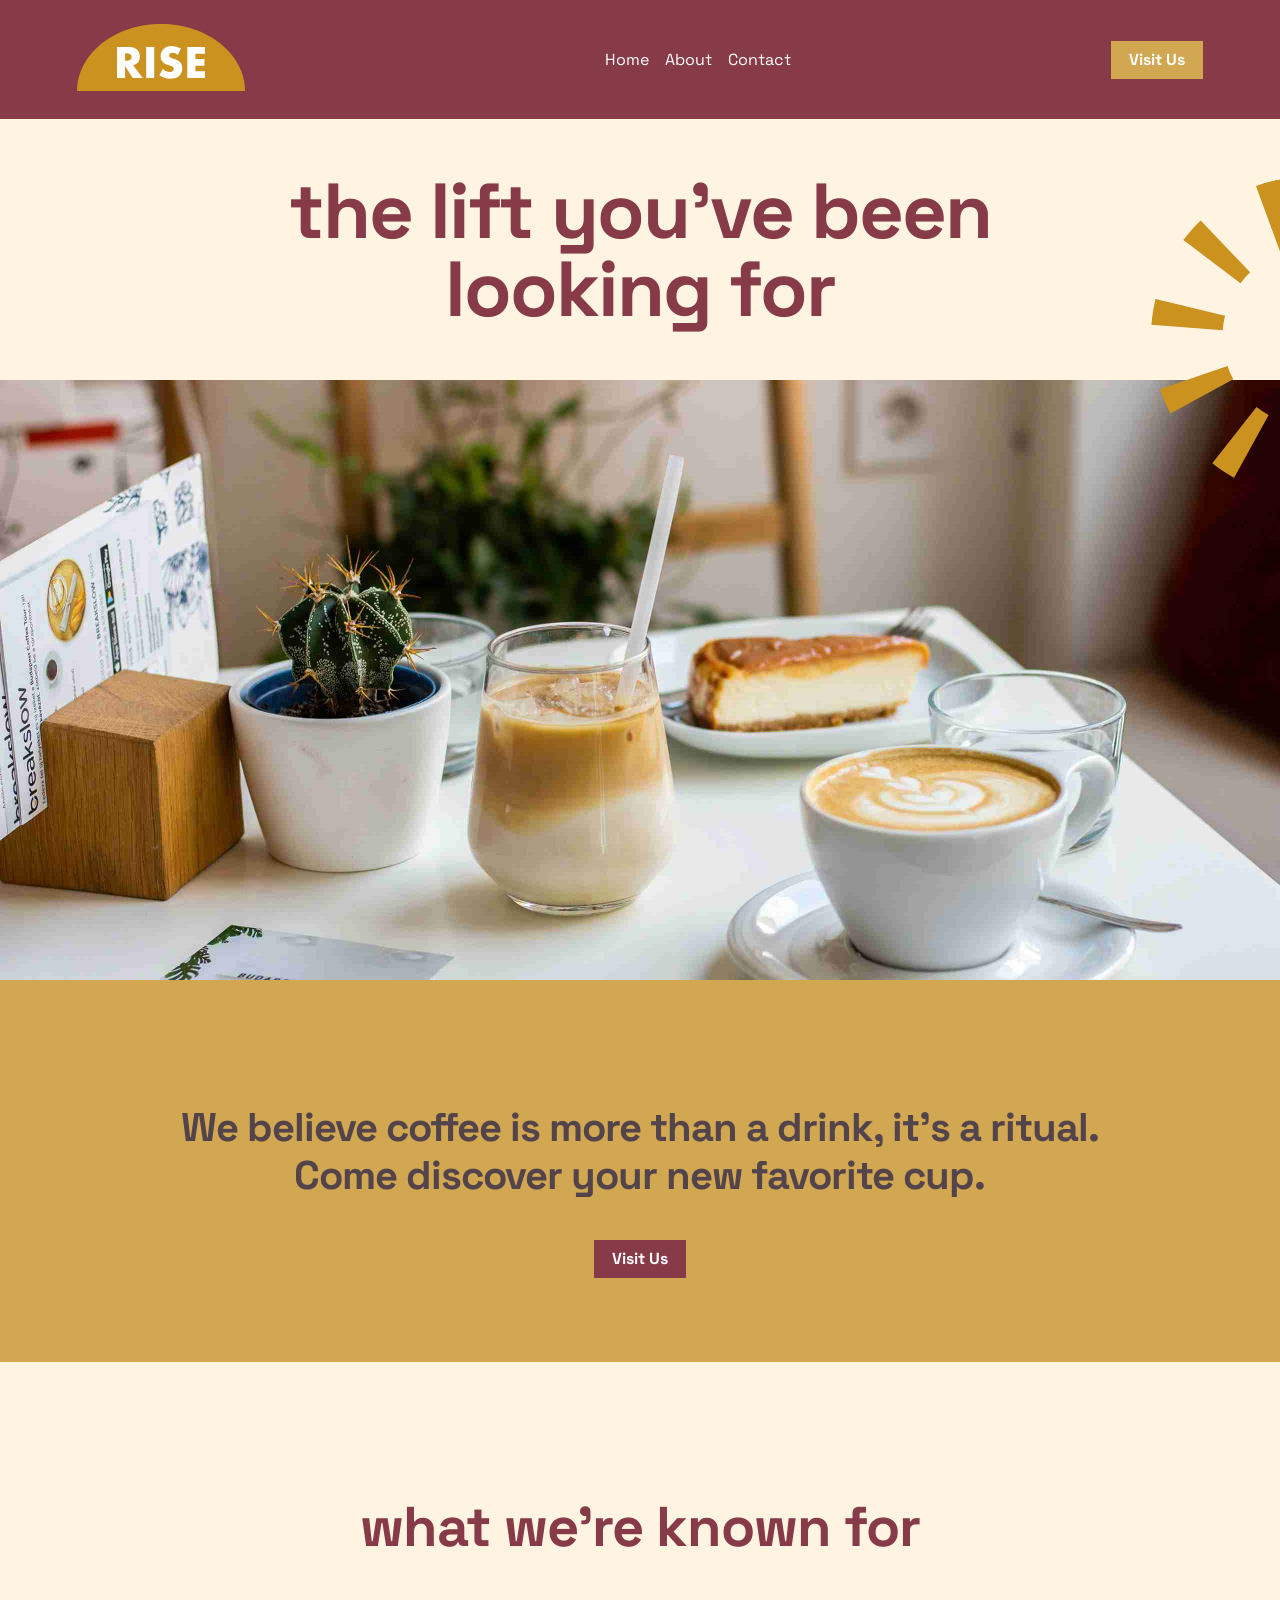
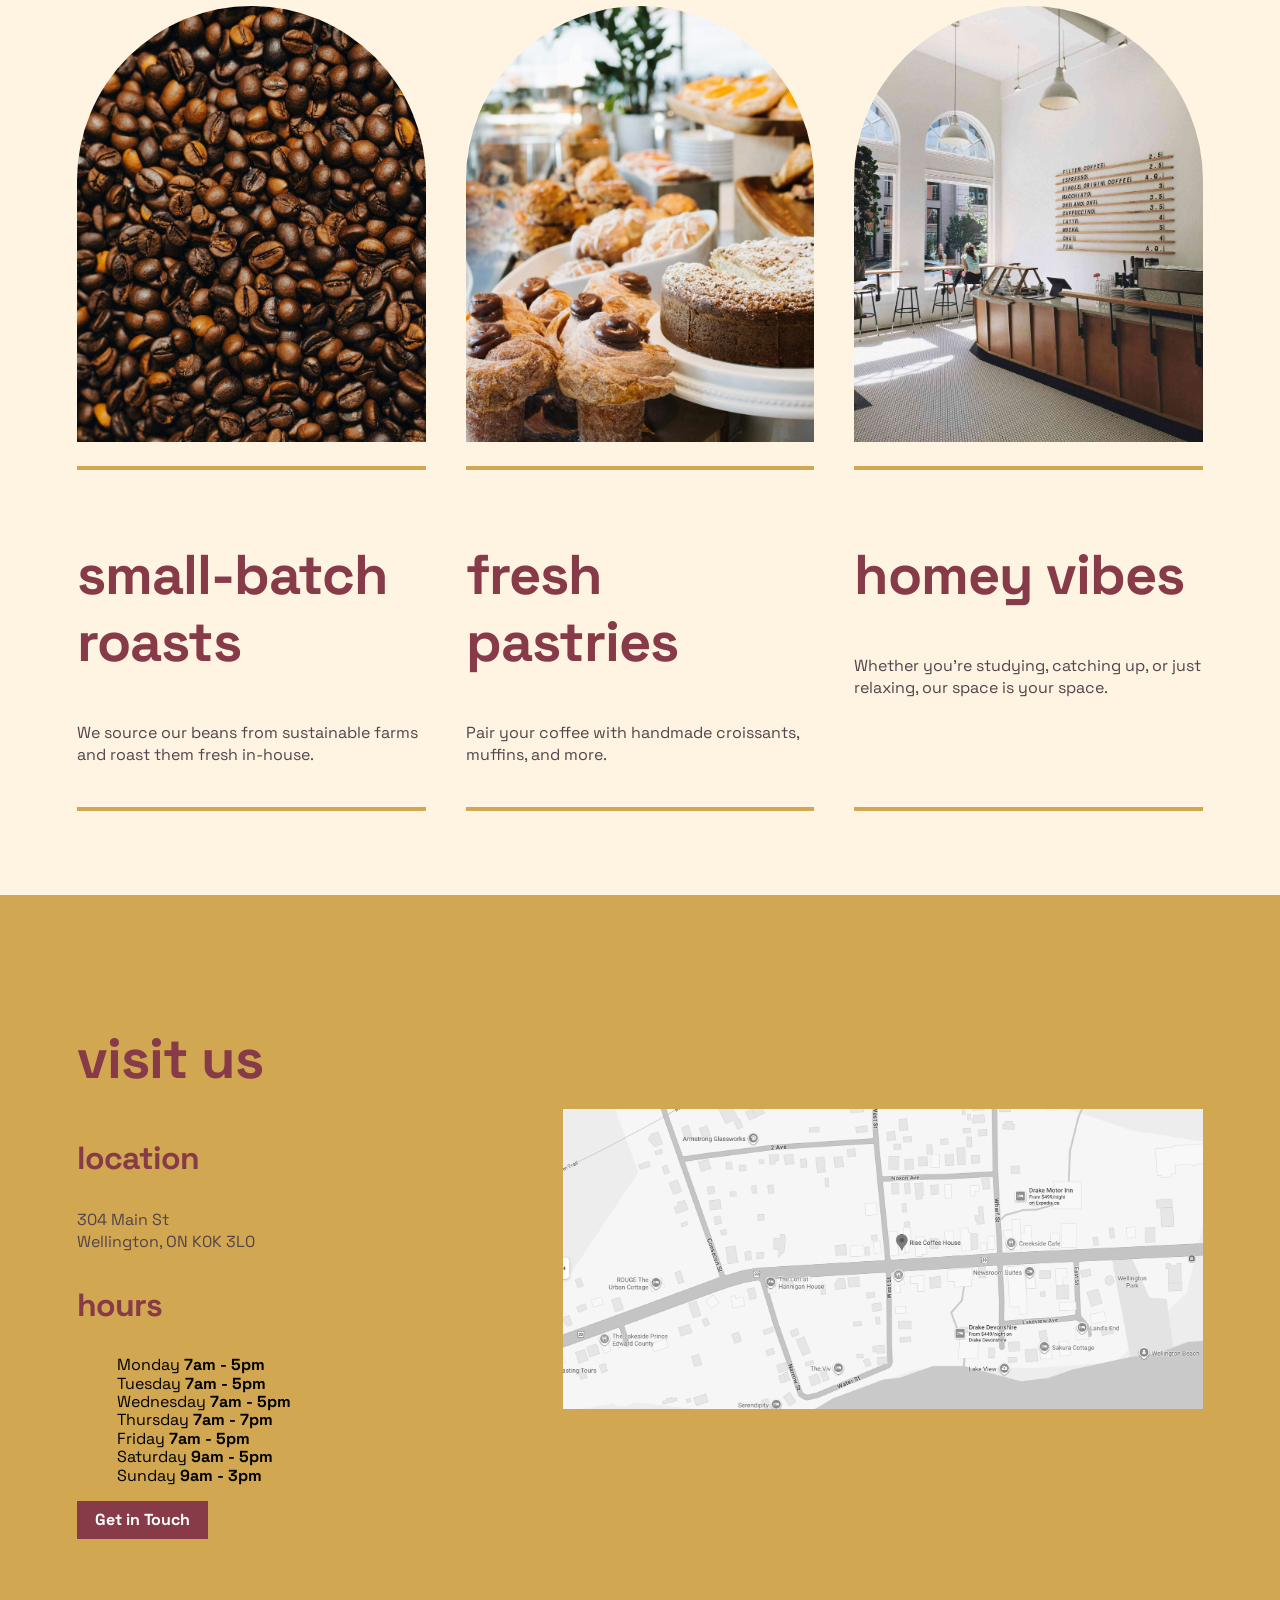
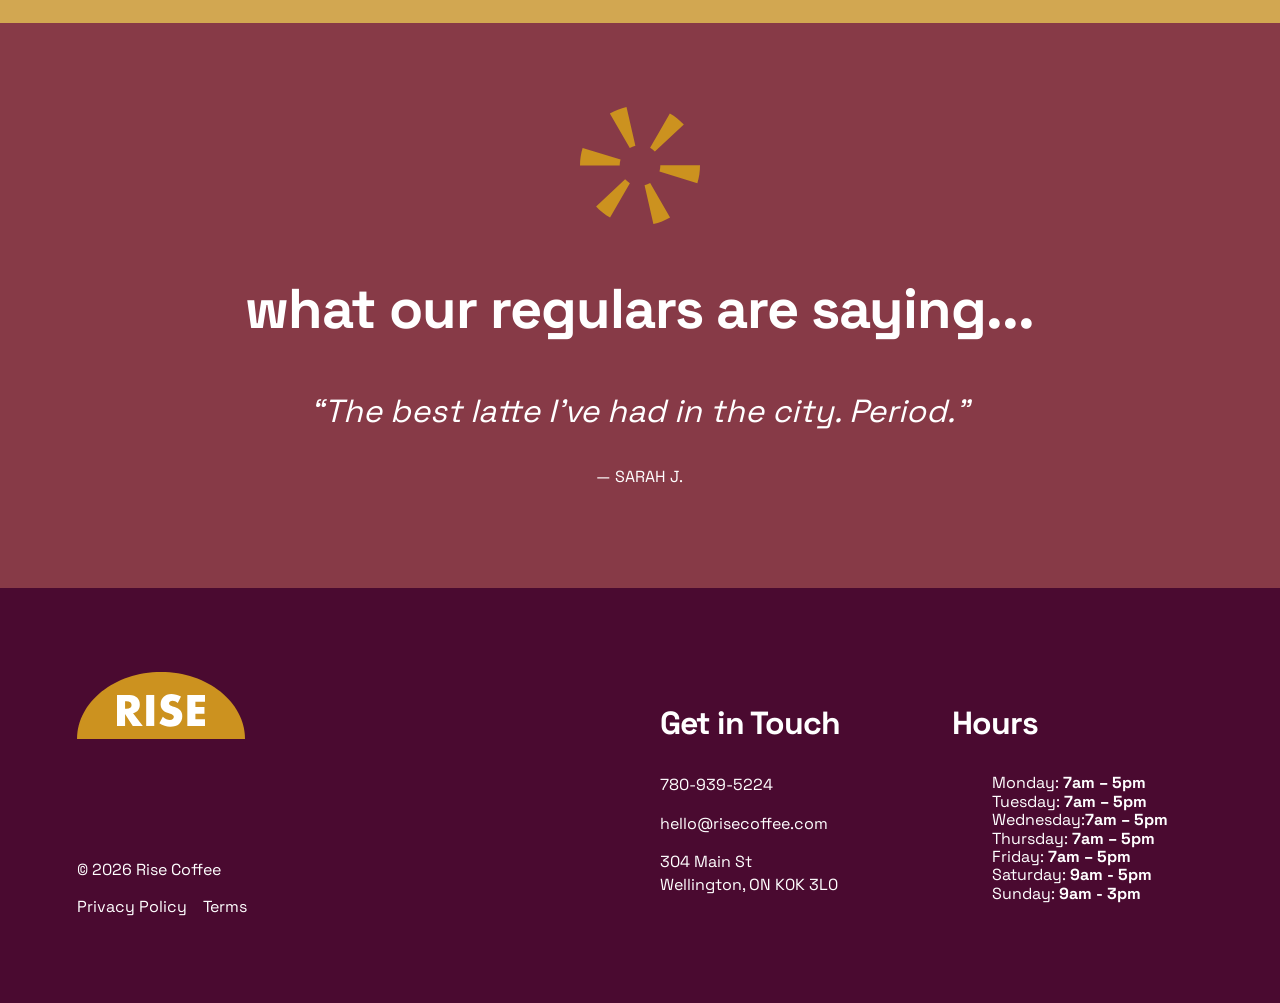
==== commit 22c0468d: "fixed about footer" ====
--- a/index.html
+++ b/index.html
@@ -272,13 +272,13 @@
 				<div class="col col-lg-3 col-md-6 col-sm-12">
 					<h3 class="text-white">Hours</h3>
 					<ul>
-						<li class="text-white">Monday: 7am – 5pm</li>
-						<li class="text-white">Tuesday: 7am – 5pm</li>
-						<li class="text-white">Wednesday: 7am – 5pm</li>
-						<li class="text-white">Thursday: 7am – 7pm</li>
-						<li class="text-white">Friday: 7am – 5pm</li>
-						<li class="text-white">Saturday: 9am – 5pm</li>
-						<li class="text-white">Sunday: 9am – 3pm</li>
+						<li class="text-white">Monday: <strong>7am – 5pm</strong></li>
+						<li class="text-white">Tuesday: <strong>7am – 5pm</strong></li>
+						<li class="text-white">Wednesday:<strong>7am – 5pm</strong></li>
+						<li class="text-white">Thursday: <strong>7am – 5pm</strong></li>
+						<li class="text-white">Friday: <strong>7am – 5pm</strong></li>
+						<li class="text-white">Saturday: <strong>9am - 5pm</strong></li>
+						<li class="text-white">Sunday: <strong>9am - 3pm</strong></li>
 					</ul>
 				</div>
 
--- a/style.css
+++ b/style.css
@@ -215,6 +215,12 @@
 .about-card-img-wrap
 {
     border-radius: 0px;
+}
+
+.card-img-wrap-2
+{
+    aspect-ratio: 536/600;
+    border-radius: 300px 300px 0px 0px; /* clock wise order starting from top left, then top right etc.This rounds the top two corner. */
 }
 
 .card-img
